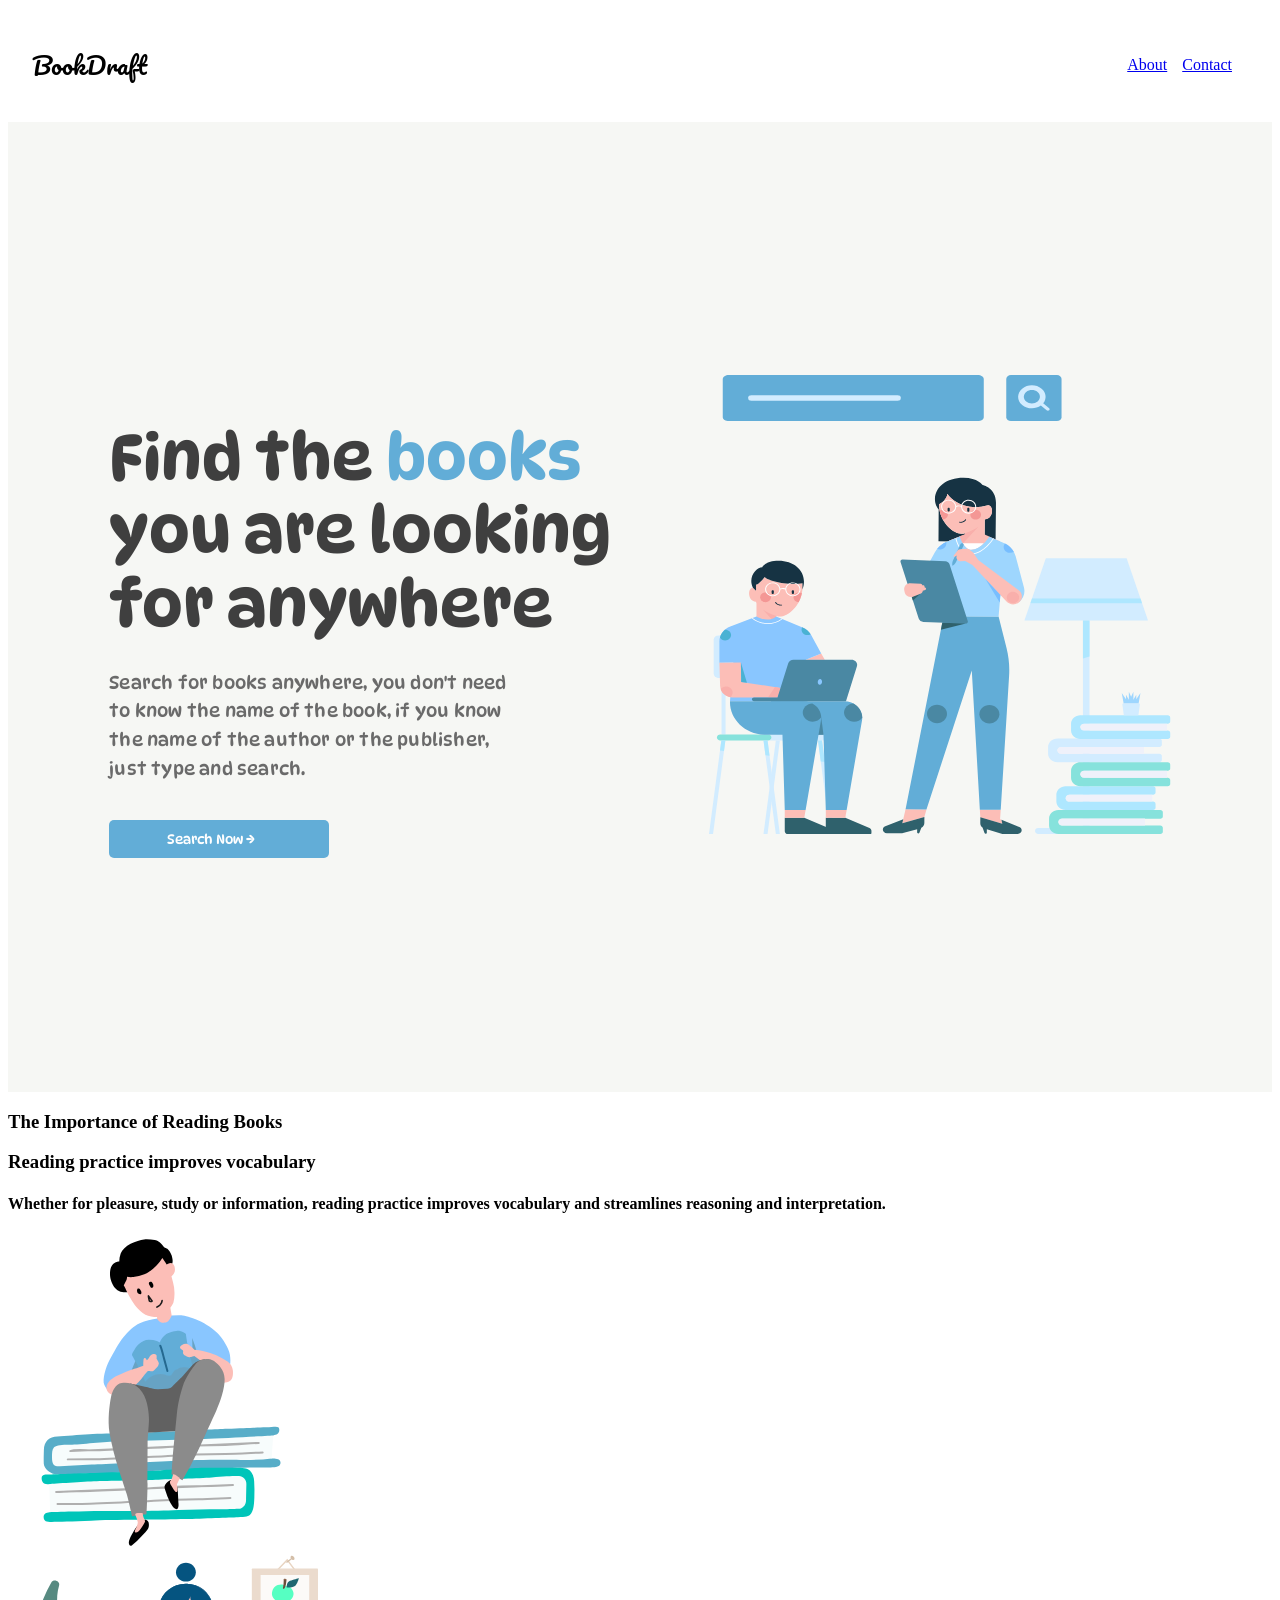
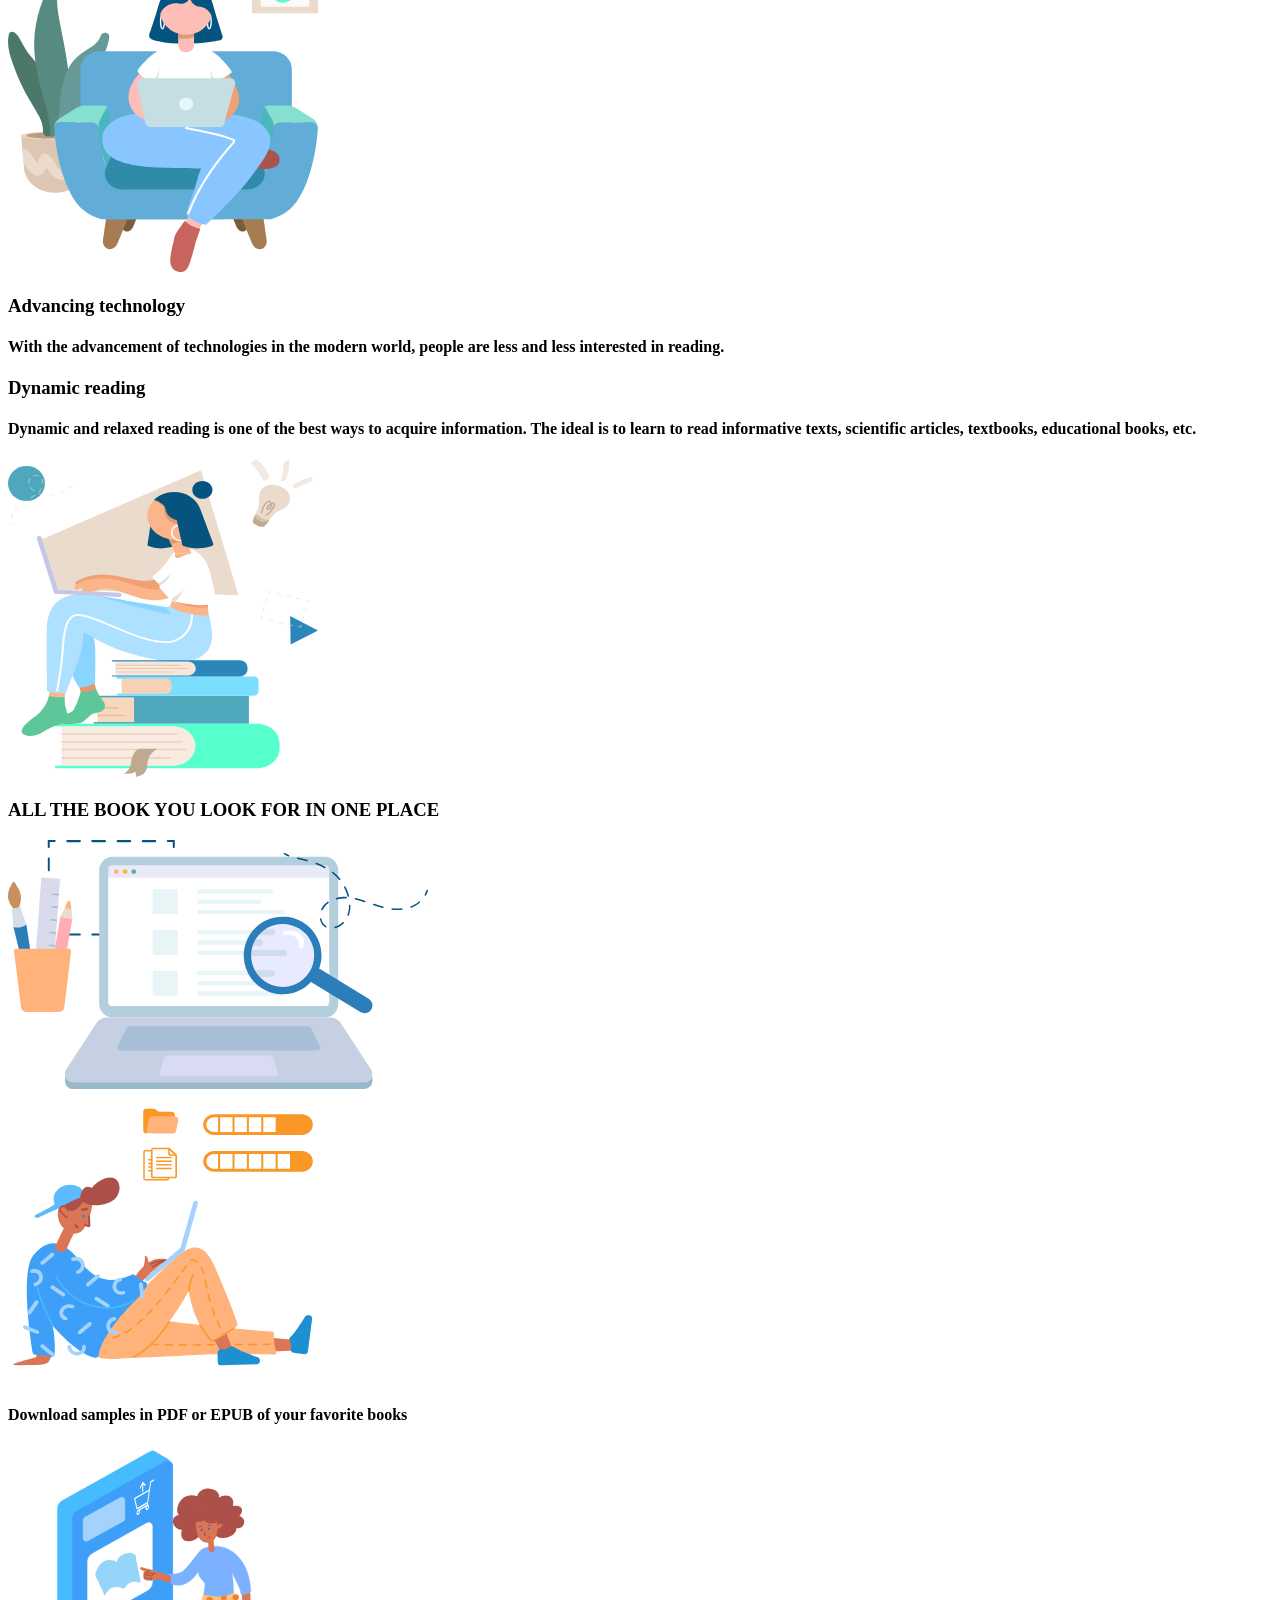
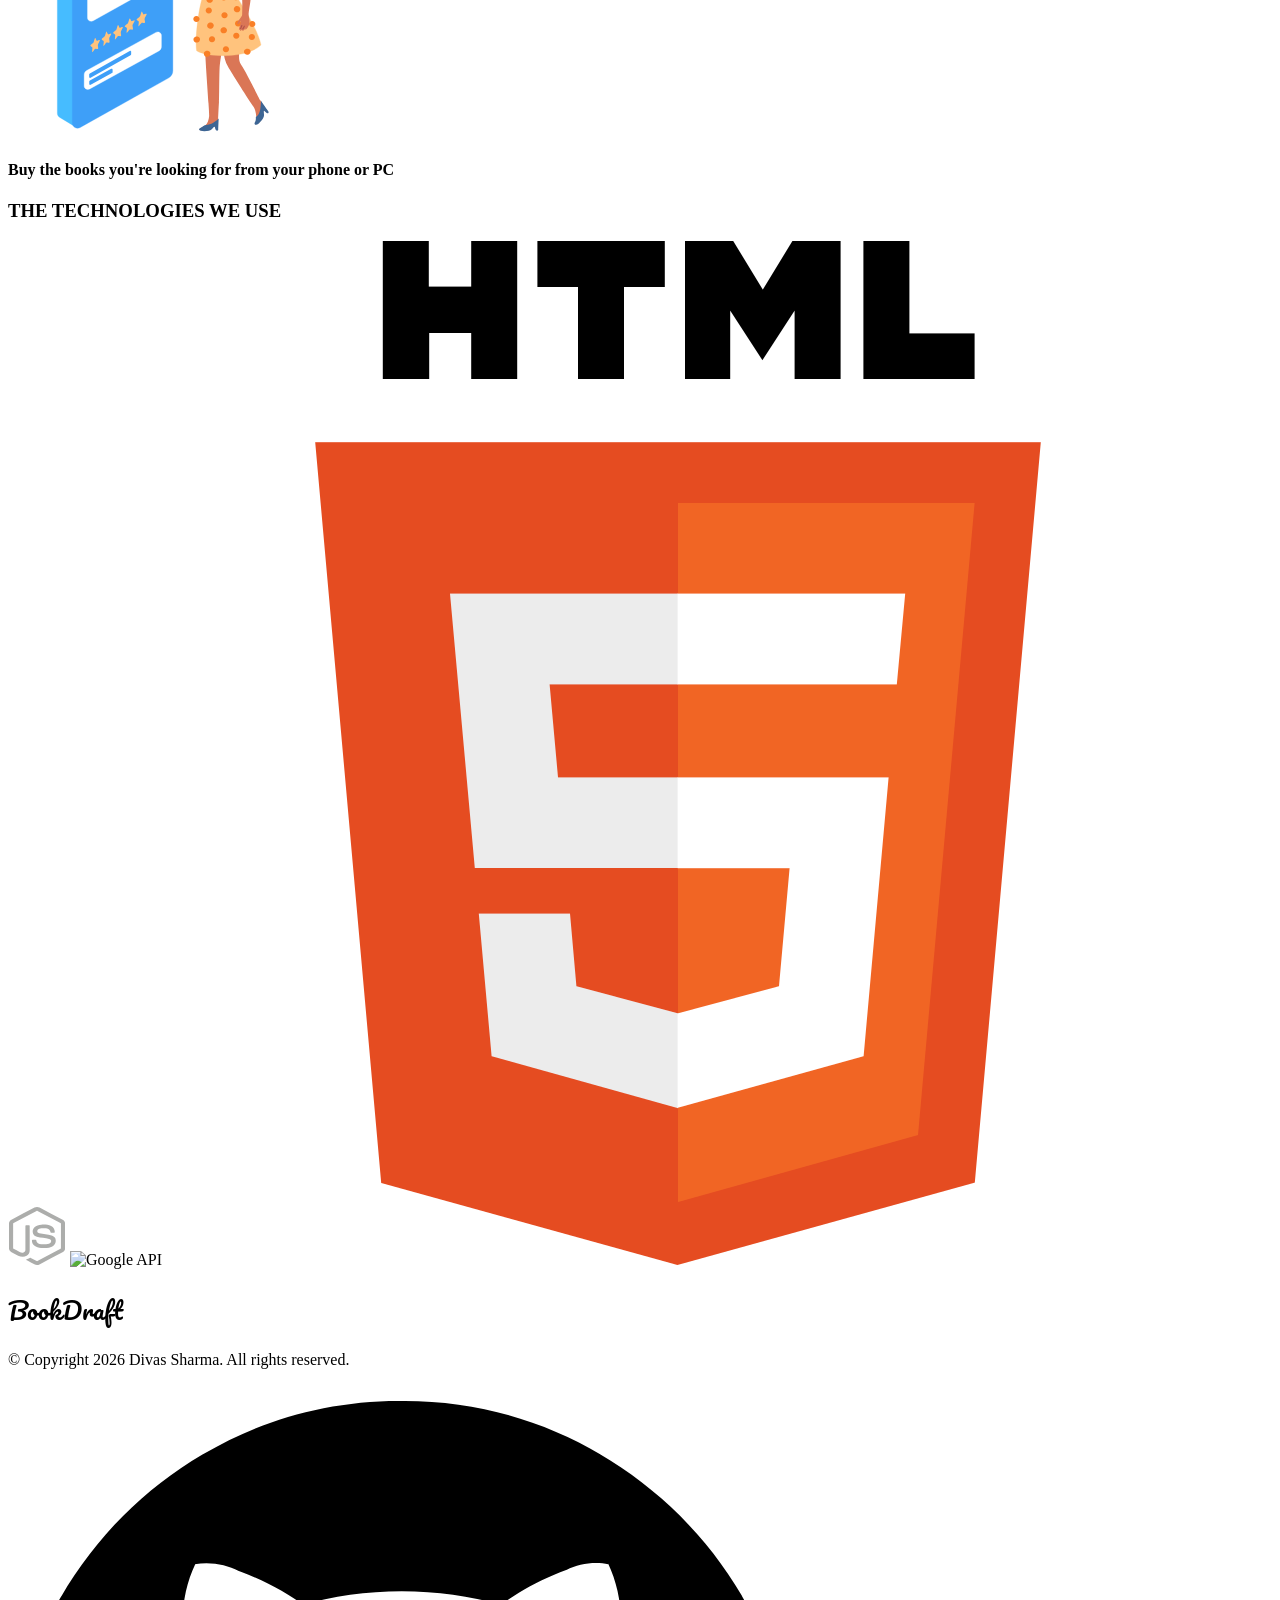
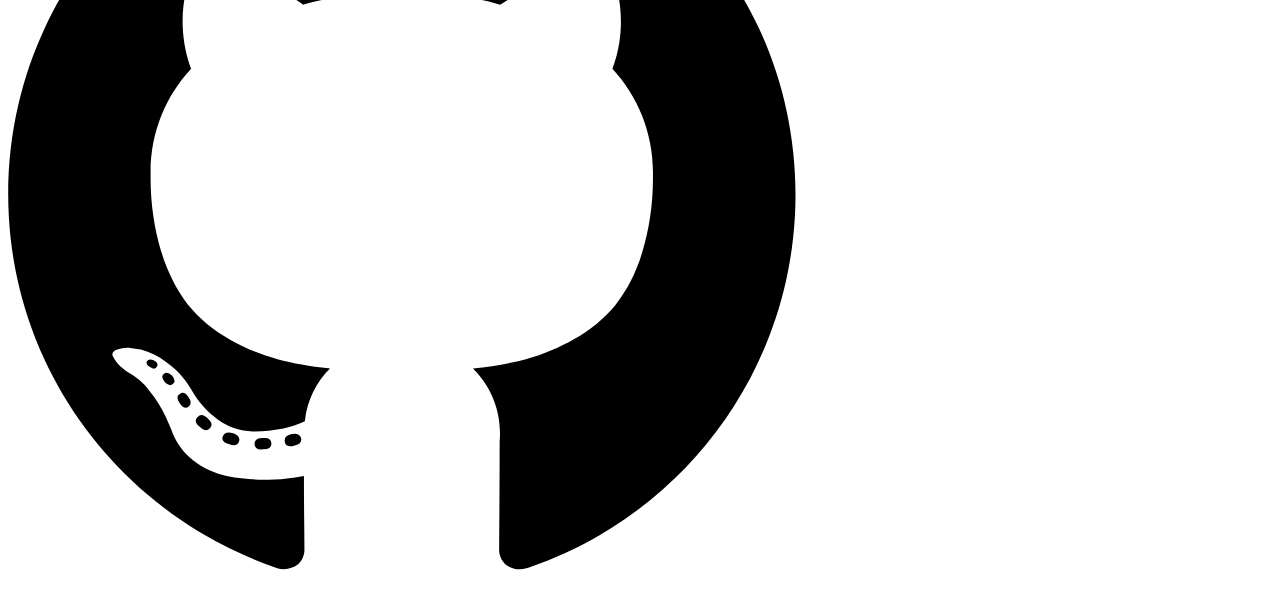
==== index.html @ 618922f3 "hero section" ====
<!DOCTYPE html>
<html lang="en">

<head>
   <meta charset="UTF-8">
   <meta name="viewport" content="width=device-width, initial-scale=1.0">
   <title>SearchBooks</title>
</head>
<link rel="stylesheet" href="style.css">
<link rel="preconnect" href="https://fonts.googleapis.com">
<link rel="preconnect" href="https://fonts.gstatic.com" crossorigin>
<link href="https://fonts.googleapis.com/css2?family=Pacifico&family=Rubik+Bubbles&display=swap" rel="stylesheet">
<link rel="preconnect" href="https://fonts.googleapis.com">
<link rel="preconnect" href="https://fonts.gstatic.com" crossorigin>
<link
   href="https://fonts.googleapis.com/css2?family=DynaPuff:wght@400..700&family=Pacifico&family=Rubik+Bubbles&display=swap"
   rel="stylesheet">

<body>
   <nav class="site-header">
      <div class="nav-container">
         <h2 class="site-logo">BookDraft</h2>
         <div class="nav-links">
            <a href="#" class="nav-links"> About </a>
            <a href="#" class="nav-links"> Contact</a>
         </div>

      </div>
   </nav>

   <section class="hero">
      <div class="hero-content">
         <p class="hero-title">Find the <span class="blue-books">books</span> you are looking for anywhere</p>
         <p class="hero-description">
            Search for books anywhere, you don't need to know the name of 
            the book, if you know the name of the author or the publisher,
            just type and search.
         </p>
         <button class="hero-btn">Search Now →</button>
      </div>

      <div class="hero-image">
         <img src="assets/images/main-apresentation.svg" alt="Book search illustration">
      </div>
   </section>

   <section class="reading-section">
      <h3 class="section-title">The Importance of Reading Books</h3>

      <div class="reading-card">
         <div class="reading-text">
            <h3>Reading practice improves vocabulary</h3>
            <h4>
               Whether for pleasure, study or information, reading practice improves vocabulary and streamlines
               reasoning and interpretation.
            </h4>
         </div>
         <img src="assets/images/book-reading.svg" alt="Reading books">
      </div>

      <div class="reading-card reverse">
         <img src="assets/images/book-reading2.svg" alt="Technology and reading">
         <div class="reading-text">
            <h3>Advancing technology</h3>
            <h4>
               With the advancement of technologies in the modern world, people are less and less interested in reading.
            </h4>
         </div>
      </div>

      <div class="reading-card">
         <div class="reading-text">
            <h3>Dynamic reading</h3>
            <h4>
               Dynamic and relaxed reading is one of the best ways to acquire information. The ideal is to learn to read
               informative texts, scientific articles, textbooks, educational books, etc.
            </h4>
         </div>
         <img src="assets/images/book-reading3.svg" alt="Dynamic reading">
      </div>
   </section>

   <section class="all-books">
      <h3 class="section-title">ALL THE BOOK YOU LOOK FOR IN ONE PLACE</h3>
      <img src="assets/images/all-books.svg" alt="All books in one place">
   </section>

   <section class="features">
      <div class="feature-card">
         <img src="assets/images/download samples.svg" alt="Download book samples">
         <h4>Download samples in PDF or EPUB of your favorite books</h4>
      </div>

      <div class="feature-card">
         <img src="assets/images/buy-books.svg" alt="Buy books online">
         <h4>Buy the books you're looking for from your phone or PC</h4>
      </div>
   </section>

   <section class="tech-stack">
      <h3 class="section-title">THE TECHNOLOGIES WE USE</h3>
      <div class="tech-icons">
         <img src="assets/images/Javascript.svg" alt="JavaScript">
         <img src="assets/images/google-icon-logo.svg" alt="Google API">
         <img src="assets/images/html.png" alt="HTML">
      </div>
   </section>
   <footer>
      <div class="footer-content">
         <h2 class="site-logo">BookDraft</h2>
         <p class="footer-text">© Copyright 2026 Divas Sharma. All rights reserved.</p>
         <img class="footer-icon" src="assets/images/github-svgrepo-com.svg" alt="GitHub">
      </div>
   </footer>

</body>

</html>
---- style.css ----
.site-header {
  padding: 1rem 0;
}
.site-logo{
  font-family: "Pacifico", cursive;
  font-weight: 400;
  font-style: normal;

}

.nav-container{
   display: flex;
   justify-content:space-between;
   align-items: center;
  max-width: 1200px;
  padding: 0 1.5rem;
   
}

.nav-links{
   display: flex;
   gap: 15px;
  
}

.nav-link {
  text-decoration: none;
  color: #222;
  font-weight: 500;
}

.nav-link:hover {
  color: #555;
  
  
}
.nav-link,
.nav-link:hover,
.nav-link:visited,
.nav-link:focus,
.nav-link:active {
  text-decoration: none;
}


.hero {
  min-height: 90vh;
  display: flex;
  align-items: center;
  justify-content: space-between;
  padding: 80px 8%;
  background-color: #f6f7f4;
  gap: 40px;
}


.hero-content {
  max-width: 560px;
}


.blue-books{
   color: #62ADD7;
}

 
 .hero-title {
  font-family: "DynaPuff", system-ui;
  font-size: 64px;
  font-weight: 500;
  line-height: 1.15;
  color: #3f3f3f;
  margin-bottom: 28px;
}
  


.hero-description{
  font-family: "DynaPuff", system-ui;
  font-size: 18px;
  line-height: 1.6;
  font-weight: 400;
  font-style: normal;
  font-optical-sizing: auto;
  font-variation-settings: "wdth" 100;
  color: #6a6a6a;
  margin-bottom: 36px;

  max-width: 420px;
   letter-spacing: 0.2px;
}

.hero-btn{
  background-color: #62ADD7;
  border: none;
  padding: 11px 64px 11px 48px;
  width: 220px;
  border-radius: 5px;
  color: #FFF;
  font-family: "DynaPuff", system-ui;
  font-optical-sizing: auto;
  font-weight: 300;
  font-style: normal;
  font-variation-settings: "wdth" 100;
  cursor: pointer;
  transition: background-color 0.3s ease;
}
.hero-btn:hover{
  background-color: #528fb2;
 
}
.hero-btn:focus-visible{
  outline: 3px solid #1f6fa8;
  outline-offset: 3px;
}

.hero-image img {
  max-width: 520px;
  width: 100%;
  height: auto;
}

@media (max-width: 900px) {
  .hero {
    flex-direction: column;
    text-align: center;
  }
}
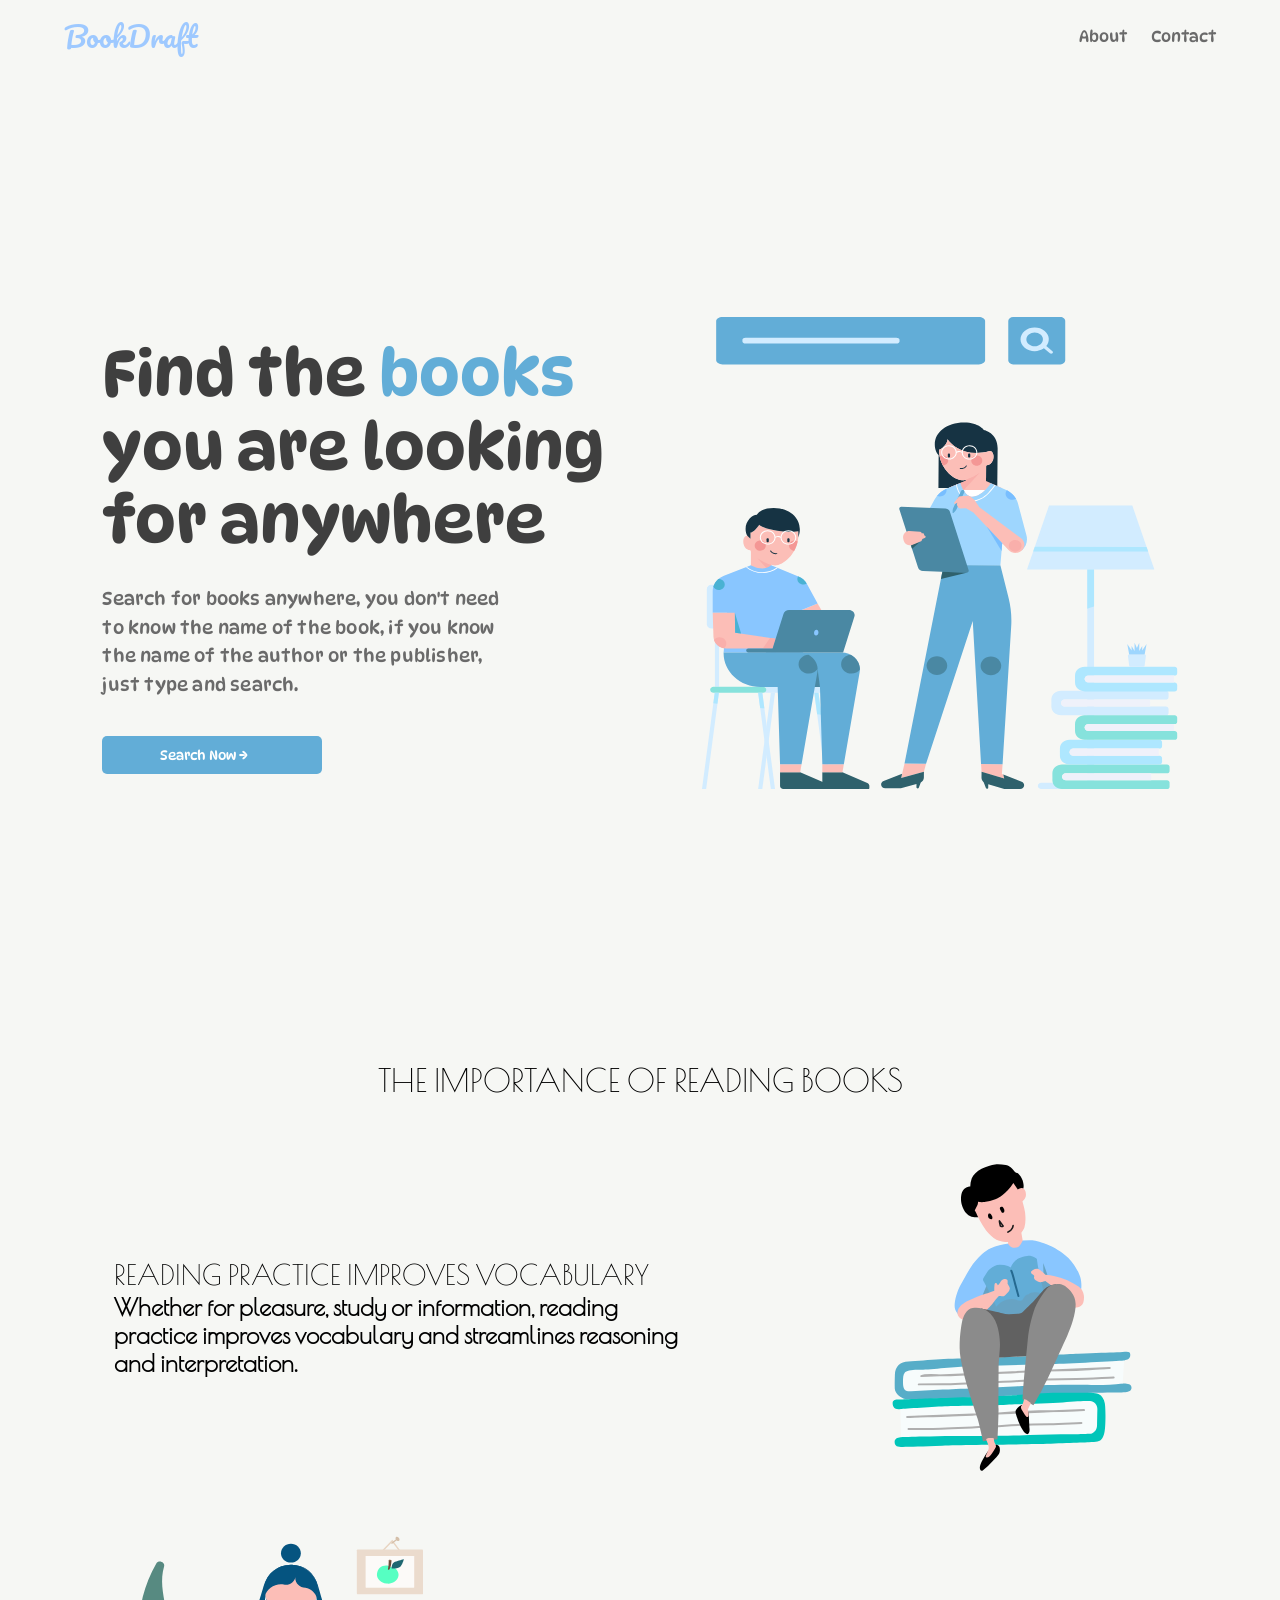
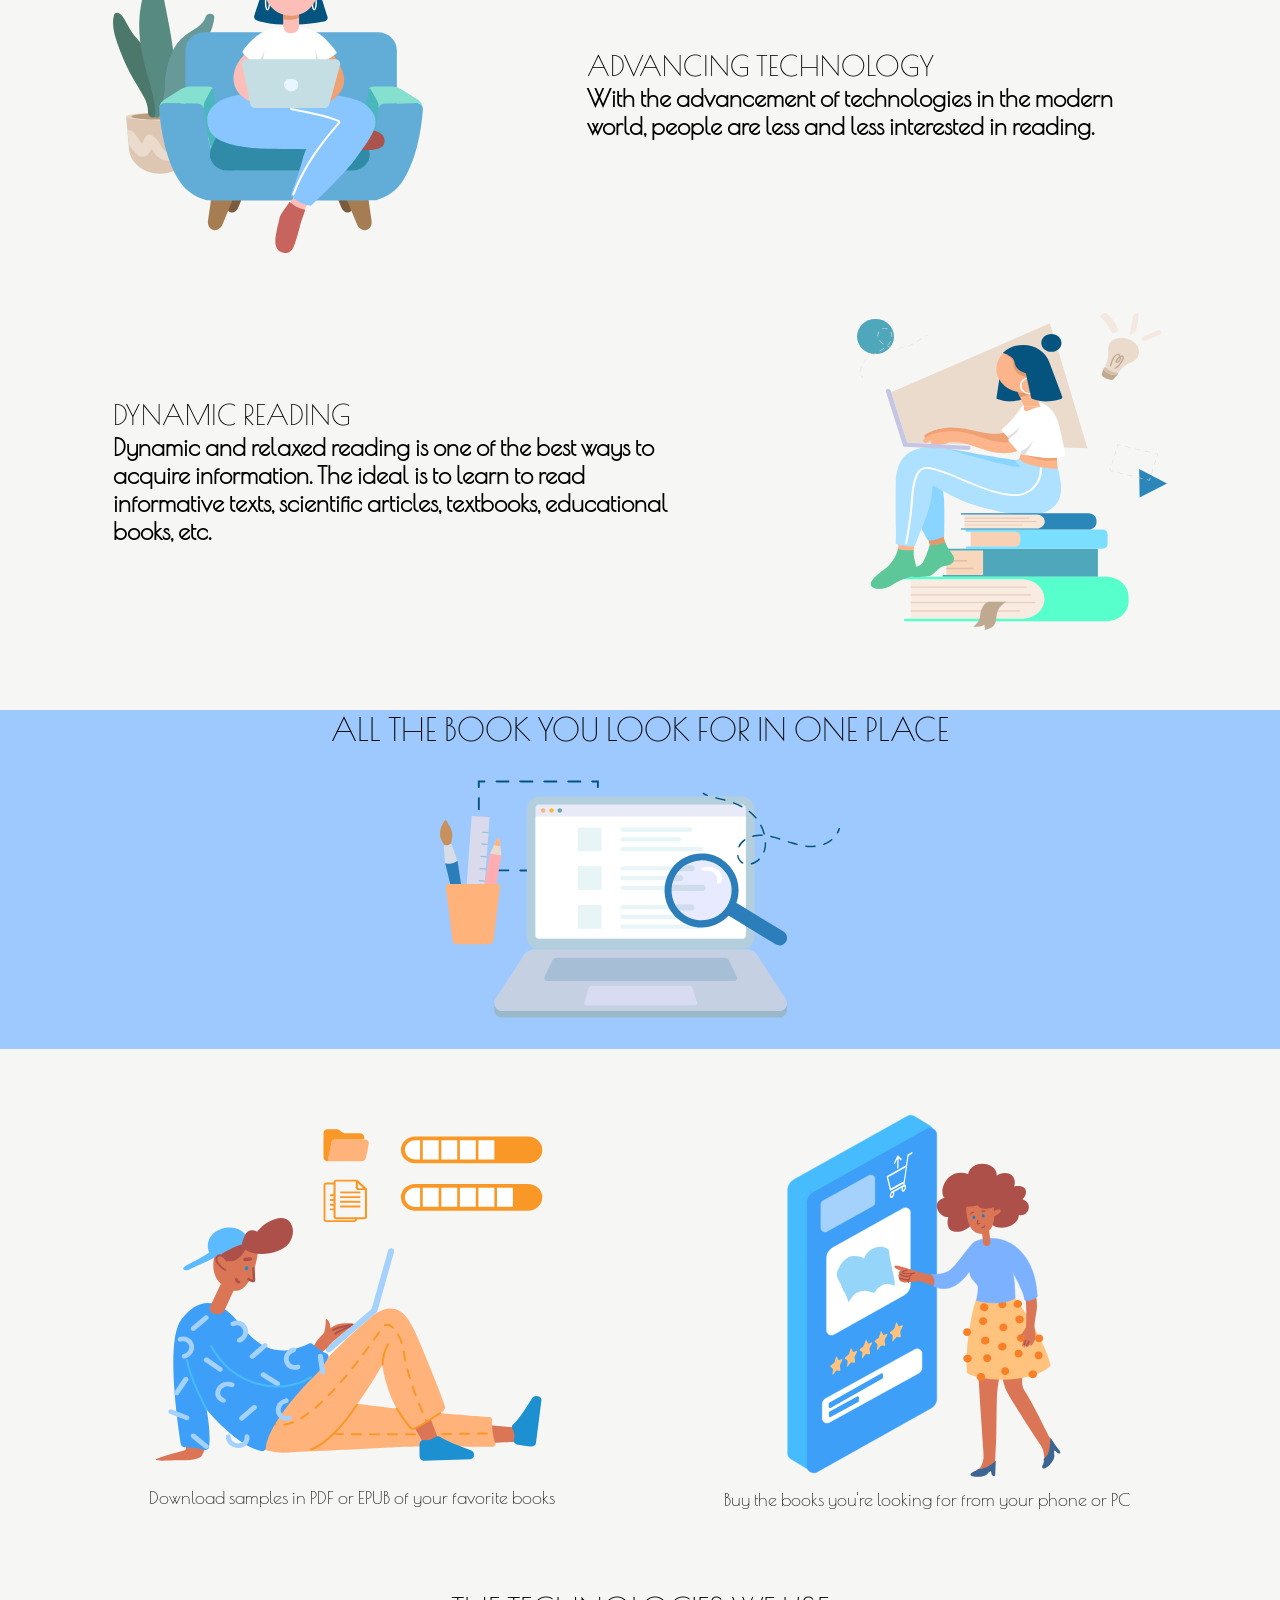
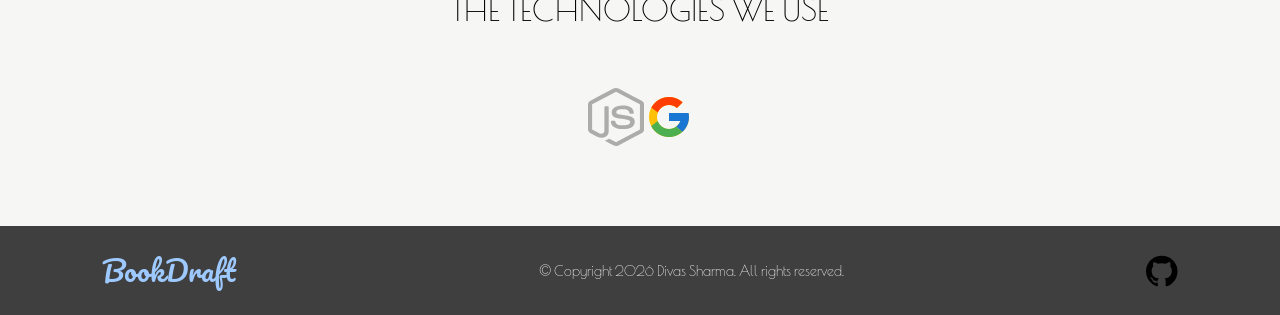
==== commit 0672e62b: "completed the home page"" ====
--- a/index.html
+++ b/index.html
@@ -15,6 +15,9 @@
 <link
    href="https://fonts.googleapis.com/css2?family=DynaPuff:wght@400..700&family=Pacifico&family=Rubik+Bubbles&display=swap"
    rel="stylesheet">
+   <link rel="preconnect" href="https://fonts.googleapis.com">
+<link rel="preconnect" href="https://fonts.gstatic.com" crossorigin>
+<link href="https://fonts.googleapis.com/css2?family=DynaPuff:wght@400..700&family=Pacifico&family=Poiret+One&family=Rubik+Bubbles&display=swap" rel="stylesheet">
 
 <body>
    <nav class="site-header">
@@ -45,11 +48,11 @@
    </section>
 
    <section class="reading-section">
-      <h3 class="section-title">The Importance of Reading Books</h3>
+      <h3 class="section-title">THE IMPORTANCE OF READING BOOKS</h3>
 
       <div class="reading-card">
          <div class="reading-text">
-            <h3>Reading practice improves vocabulary</h3>
+            <h3 class="imp-header">READING PRACTICE IMPROVES VOCABULARY</h3>
             <h4>
                Whether for pleasure, study or information, reading practice improves vocabulary and streamlines
                reasoning and interpretation.
@@ -61,7 +64,7 @@
       <div class="reading-card reverse">
          <img src="assets/images/book-reading2.svg" alt="Technology and reading">
          <div class="reading-text">
-            <h3>Advancing technology</h3>
+            <h3 class="imp-header">ADVANCING TECHNOLOGY</h3>
             <h4>
                With the advancement of technologies in the modern world, people are less and less interested in reading.
             </h4>
@@ -70,7 +73,7 @@
 
       <div class="reading-card">
          <div class="reading-text">
-            <h3>Dynamic reading</h3>
+            <h3 class="imp-header">DYNAMIC READING</h3>
             <h4>
                Dynamic and relaxed reading is one of the best ways to acquire information. The ideal is to learn to read
                informative texts, scientific articles, textbooks, educational books, etc.
@@ -80,20 +83,22 @@
       </div>
    </section>
 
+
+
    <section class="all-books">
       <h3 class="section-title">ALL THE BOOK YOU LOOK FOR IN ONE PLACE</h3>
-      <img src="assets/images/all-books.svg" alt="All books in one place">
+      <img src="assets/images/all-books.svg" alt="All books in one place" class="all-books-img">
    </section>
 
    <section class="features">
       <div class="feature-card">
-         <img src="assets/images/download samples.svg" alt="Download book samples">
-         <h4>Download samples in PDF or EPUB of your favorite books</h4>
+         <img src="assets/images/download samples.svg" class="Download-book">
+         <h4 class="features-desc">Download samples in PDF or EPUB of your favorite books</h4>
       </div>
 
       <div class="feature-card">
-         <img src="assets/images/buy-books.svg" alt="Buy books online">
-         <h4>Buy the books you're looking for from your phone or PC</h4>
+         <img src="assets/images/buy-books.svg" class="Download-book">
+         <h4 class="features-desc">Buy the books you're looking for from your phone or PC</h4>
       </div>
    </section>
 
@@ -101,10 +106,12 @@
       <h3 class="section-title">THE TECHNOLOGIES WE USE</h3>
       <div class="tech-icons">
          <img src="assets/images/Javascript.svg" alt="JavaScript">
-         <img src="assets/images/google-icon-logo.svg" alt="Google API">
-         <img src="assets/images/html.png" alt="HTML">
+         <img src="assets/images/google-icon.png" alt="Google API">
+         
       </div>
    </section>
+
+   
    <footer>
       <div class="footer-content">
          <h2 class="site-logo">BookDraft</h2>
--- a/style.css
+++ b/style.css
@@ -1,58 +1,70 @@
+*{
+  margin: 0;
+  padding: 0;
+  box-sizing: border-box;
+}
+
+body{
+  background-color: #f6f7f4;
+}
+
 .site-header {
-  padding: 1rem 0;
+  background-color: #f6f7f4;
+  border-bottom:none;
 }
 .site-logo{
-  font-family: "Pacifico", cursive;
+ font-family: "Pacifico", cursive;
+  font-size: 28px;
   font-weight: 400;
-  font-style: normal;
-
-}
-
-.nav-container{
-   display: flex;
-   justify-content:space-between;
-   align-items: center;
+  color: #9ec9ff;
+
+}
+
+.nav-container {
   max-width: 1200px;
-  padding: 0 1.5rem;
-   
+  margin: 0 auto;
+   padding: 0.75rem 1.5rem; 
+
+  display: flex;
+  align-items: center;
+  justify-content: space-between;
 }
 
 .nav-links{
    display: flex;
-   gap: 15px;
-  
-}
-
-.nav-link {
+   gap: 24px;
+  
+}
+
+.nav-links a {
   text-decoration: none;
-  color: #222;
-  font-weight: 500;
-}
-
-.nav-link:hover {
-  color: #555;
-  
-  
-}
-.nav-link,
-.nav-link:hover,
-.nav-link:visited,
-.nav-link:focus,
-.nav-link:active {
-  text-decoration: none;
-}
-
+  font-family: "DynaPuff", system-ui;
+  font-size: 16px;
+  font-weight: 400;
+  color: #6a6a6a;
+  transition: color 0.2s ease;
+}
+
+.nav-links a:hover {
+  color: #3f3f3f;
+}
+
+
+.nav-links a:focus-visible {
+  outline: 2px solid #9ec9ff;
+  outline-offset: 4px;
+}
 
 .hero {
-  min-height: 90vh;
+  min-height: calc(100vh - 72px);
   display: flex;
   align-items: center;
   justify-content: space-between;
-  padding: 80px 8%;
+    padding: 16px 8% 40px; 
   background-color: #f6f7f4;
   gap: 40px;
-}
-
+  margin-bottom: 80px;
+}
 
 .hero-content {
   max-width: 560px;
@@ -125,4 +137,114 @@
     flex-direction: column;
     text-align: center;
   }
+}
+
+
+.section-title{
+  text-align: center;
+  font-size: 2rem;
+  font-weight: 100;
+   font-family: "Poiret One", sans-serif;
+}
+
+section{
+  margin: 80px auto;
+}
+
+.reading-card{
+  display: flex;
+ justify-content: space-evenly;
+ gap:50px;
+ margin-top: 60px;
+}
+
+
+.reading-text{
+   font-family: "Poiret One", sans-serif;
+ 
+  font-style: normal;
+  max-width: 580px;
+  margin-bottom: 2px;
+  
+  
+}
+.imp-header{
+  font-weight:400;
+}
+.reading-text,h4{
+  margin-top: 2px;
+ display: flex;
+ flex-direction: column;
+ justify-content: center;
+  font-size: 1.5rem;
+}
+.all-books{
+  background-color:  #9ec9ff;
+  display: flex;
+  justify-content: center;
+  align-items: center;
+  flex-direction: column;
+  margin-bottom: 2px;
+}
+.all-books-img{
+  margin-top:1px;
+  width: 400px;
+  height: 300px;
+
+}
+
+.features{
+  display: flex;
+  gap: 20px;
+  justify-content: space-evenly;
+  margin-top: 60px;
+}
+
+.features-desc{
+  font-weight: 100;
+  font-size: 18px;
+  font-family: "Poiret One", sans-serif;
+
+}
+
+.Download-book{
+  width: 400px;
+}
+.tech-icons{
+  display: flex;
+  justify-content: center;
+  align-items: center;
+  margin-top: 60px;
+  margin-bottom: 60px;
+  
+}
+
+.footer-content{
+  display: flex;
+  justify-content: space-between;
+  align-items: center;
+  gap: 24px;
+  padding: 20px 8%;
+  background-color: #3f3f3f;
+  color: #f6f7f4;
+  font-family: "Poiret One", sans-serif;
+  margin-top: 80px;
+}
+
+.footer-content p{
+  margin: 0;
+  font-size: 14px;
+}
+
+.footer-content a{
+  color: #9ec9ff;
+  text-decoration: none;
+}
+
+.footer-content a:hover{
+  text-decoration: underline;
+}
+
+.footer-icon{
+  width: 32px;
 }
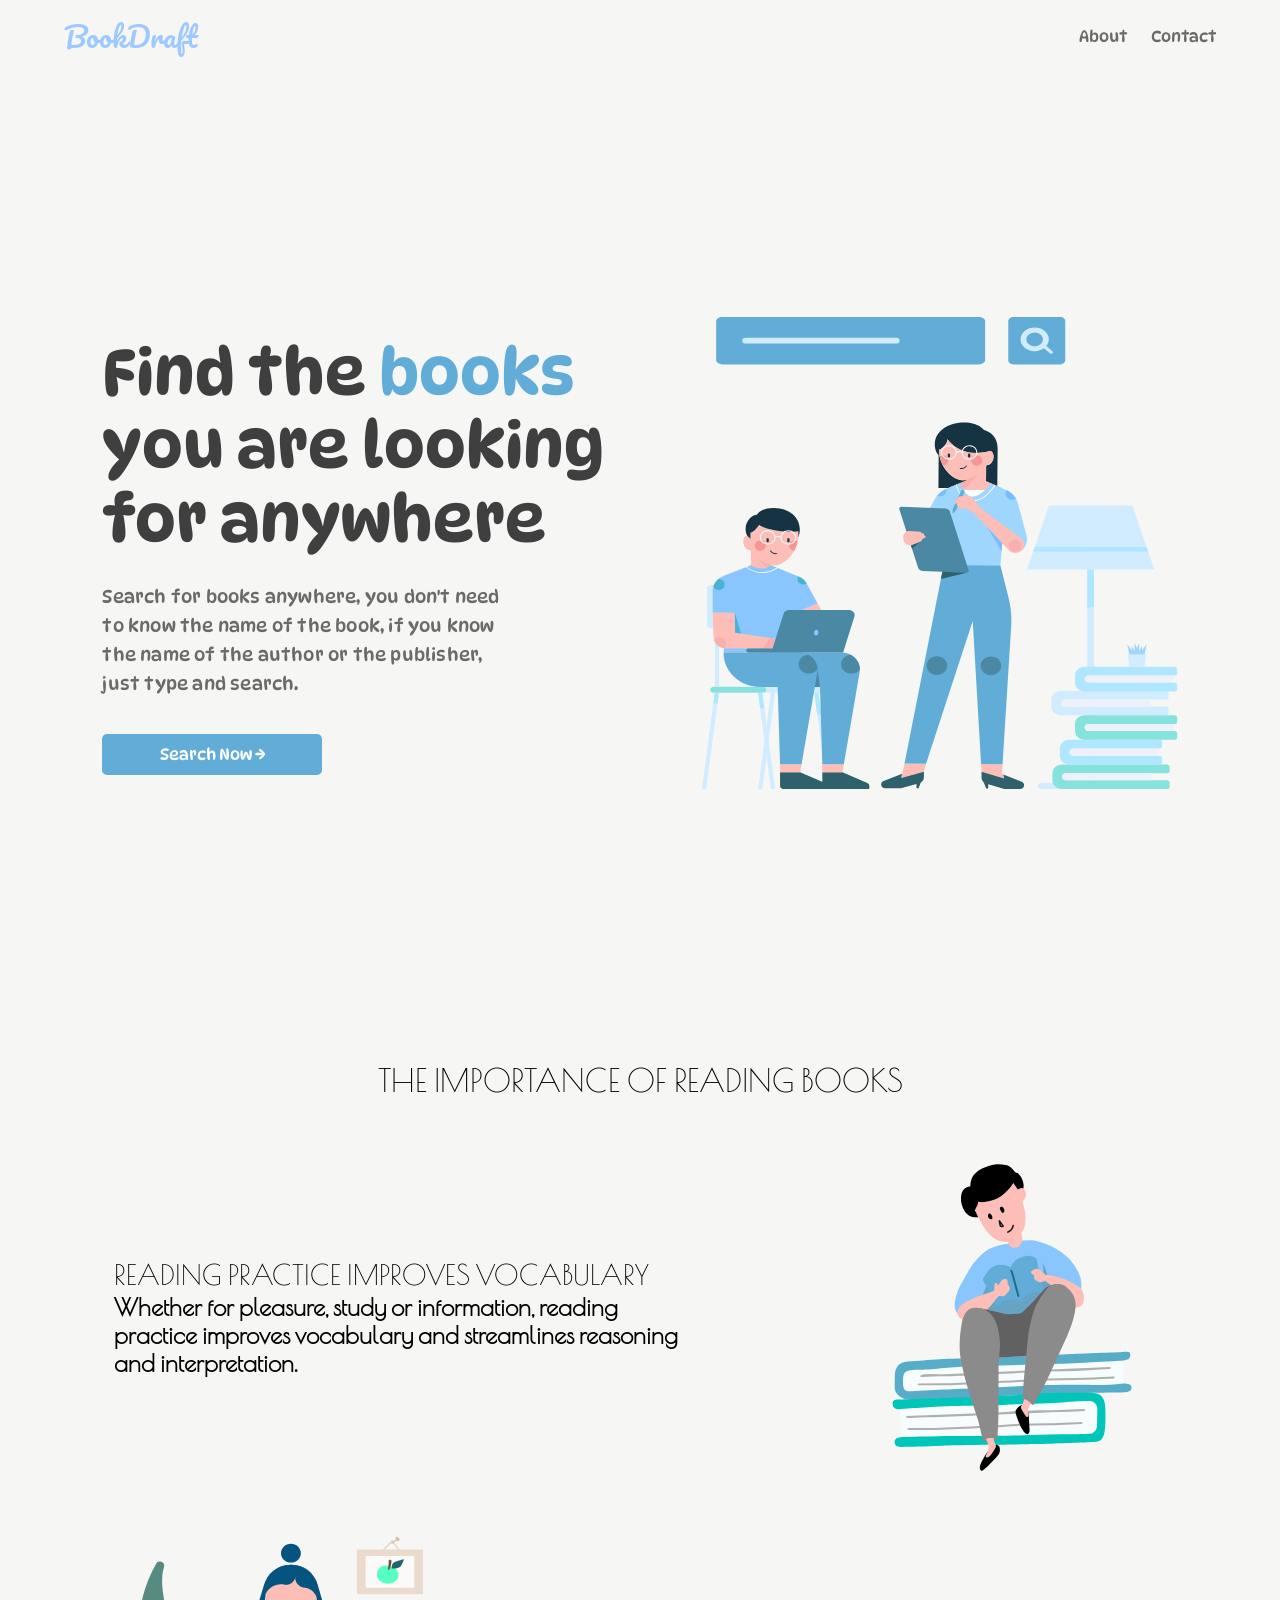
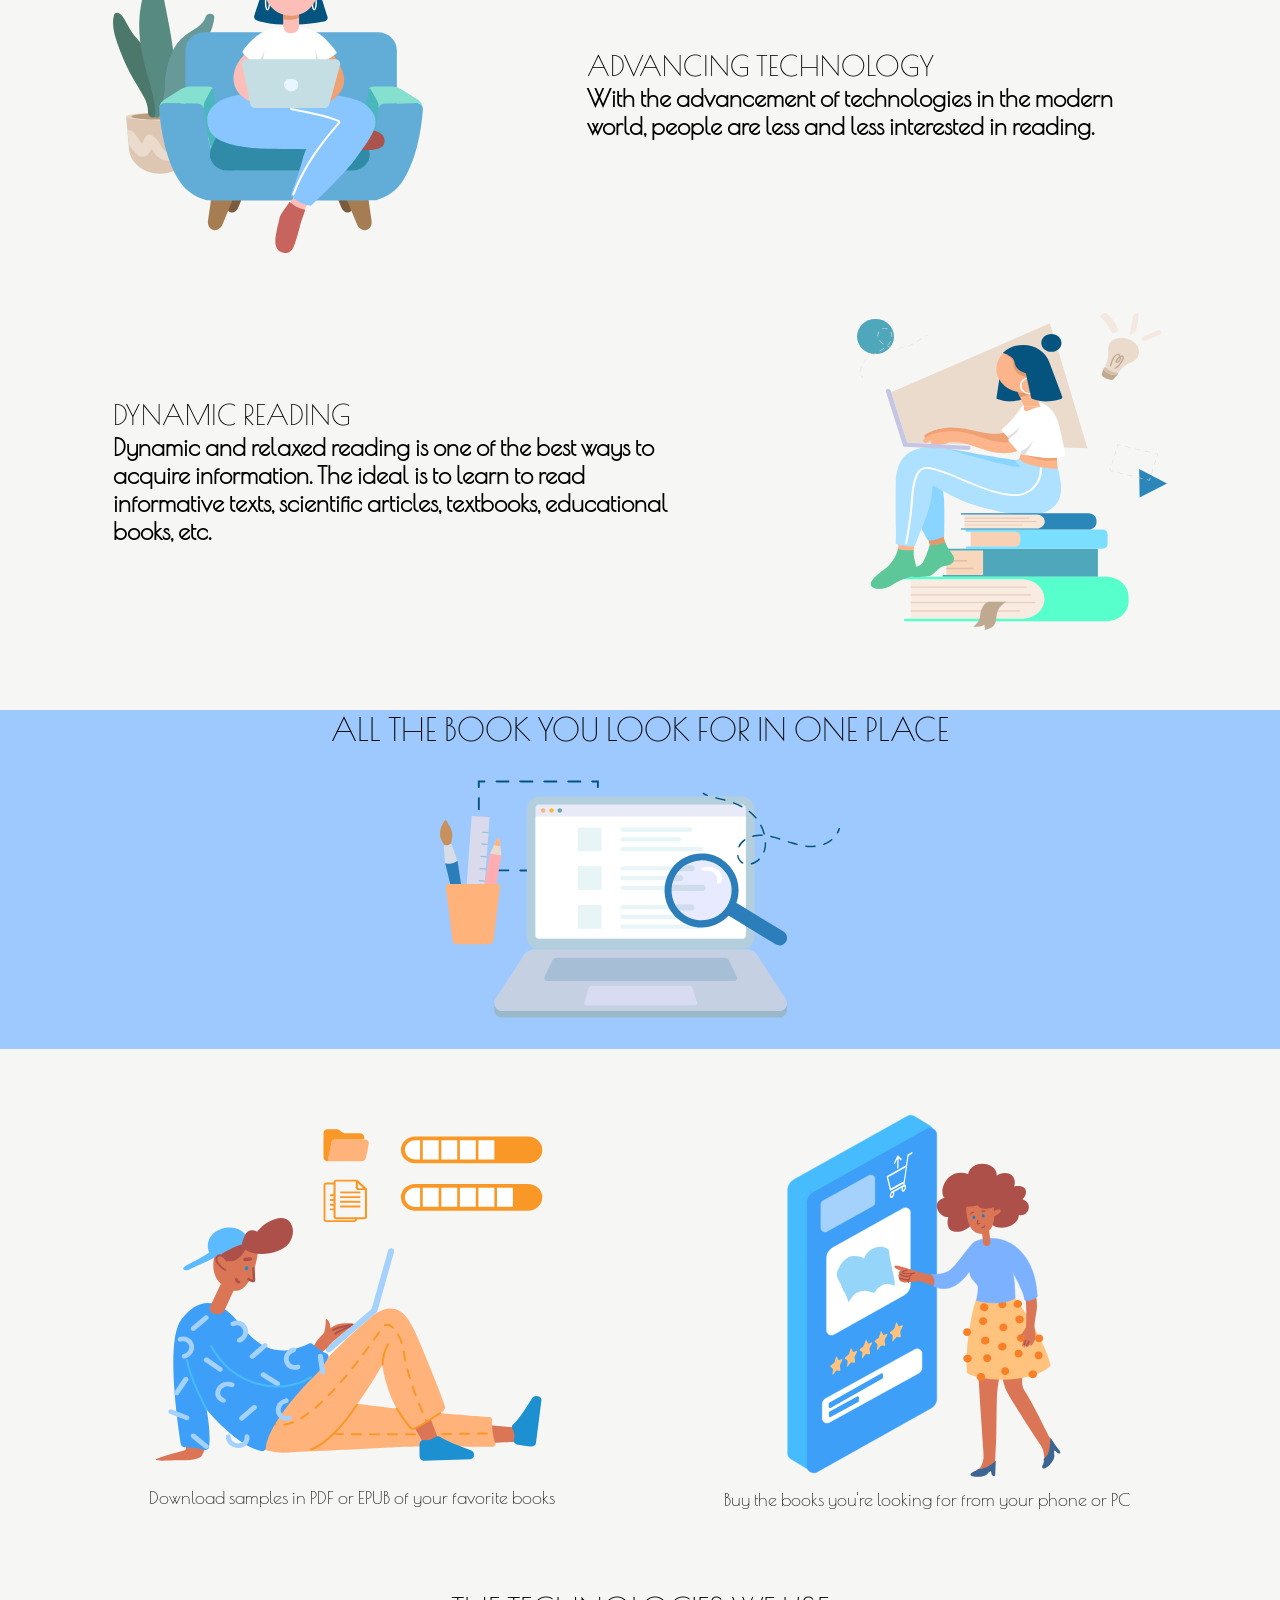
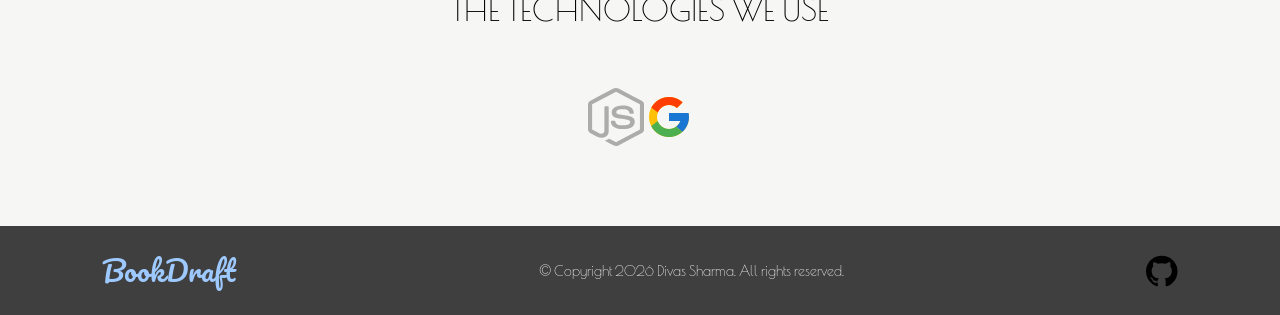
==== commit 16893e32: "Fix HTML structure and CSS duplicates" ====
--- a/index.html
+++ b/index.html
@@ -5,19 +5,21 @@
    <meta charset="UTF-8">
    <meta name="viewport" content="width=device-width, initial-scale=1.0">
    <title>SearchBooks</title>
+   <link rel="stylesheet" href="style.css">
+   <link rel="preconnect" href="https://fonts.googleapis.com">
+   <link rel="preconnect" href="https://fonts.gstatic.com" crossorigin>
+   <link href="https://fonts.googleapis.com/css2?family=Pacifico&family=Rubik+Bubbles&display=swap" rel="stylesheet">
+   <link rel="preconnect" href="https://fonts.googleapis.com">
+   <link rel="preconnect" href="https://fonts.gstatic.com" crossorigin>
+   <link
+      href="https://fonts.googleapis.com/css2?family=DynaPuff:wght@400..700&family=Pacifico&family=Rubik+Bubbles&display=swap"
+      rel="stylesheet">
+   <link rel="preconnect" href="https://fonts.googleapis.com">
+   <link rel="preconnect" href="https://fonts.gstatic.com" crossorigin>
+   <link
+      href="https://fonts.googleapis.com/css2?family=DynaPuff:wght@400..700&family=Pacifico&family=Poiret+One&family=Rubik+Bubbles&display=swap"
+      rel="stylesheet">
 </head>
-<link rel="stylesheet" href="style.css">
-<link rel="preconnect" href="https://fonts.googleapis.com">
-<link rel="preconnect" href="https://fonts.gstatic.com" crossorigin>
-<link href="https://fonts.googleapis.com/css2?family=Pacifico&family=Rubik+Bubbles&display=swap" rel="stylesheet">
-<link rel="preconnect" href="https://fonts.googleapis.com">
-<link rel="preconnect" href="https://fonts.gstatic.com" crossorigin>
-<link
-   href="https://fonts.googleapis.com/css2?family=DynaPuff:wght@400..700&family=Pacifico&family=Rubik+Bubbles&display=swap"
-   rel="stylesheet">
-   <link rel="preconnect" href="https://fonts.googleapis.com">
-<link rel="preconnect" href="https://fonts.gstatic.com" crossorigin>
-<link href="https://fonts.googleapis.com/css2?family=DynaPuff:wght@400..700&family=Pacifico&family=Poiret+One&family=Rubik+Bubbles&display=swap" rel="stylesheet">
 
 <body>
    <nav class="site-header">
@@ -35,11 +37,11 @@
       <div class="hero-content">
          <p class="hero-title">Find the <span class="blue-books">books</span> you are looking for anywhere</p>
          <p class="hero-description">
-            Search for books anywhere, you don't need to know the name of 
+            Search for books anywhere, you don't need to know the name of
             the book, if you know the name of the author or the publisher,
             just type and search.
          </p>
-         <button class="hero-btn">Search Now →</button>
+         <a href="search.html" class="hero-btn">Search Now →</a>
       </div>
 
       <div class="hero-image">
@@ -107,11 +109,11 @@
       <div class="tech-icons">
          <img src="assets/images/Javascript.svg" alt="JavaScript">
          <img src="assets/images/google-icon.png" alt="Google API">
-         
+
       </div>
    </section>
 
-   
+
    <footer>
       <div class="footer-content">
          <h2 class="site-logo">BookDraft</h2>
--- a/style.css
+++ b/style.css
@@ -103,9 +103,12 @@
 }
 
 .hero-btn{
+  display: inline-block;
+  text-decoration: none;
+  text-align: center;
   background-color: #62ADD7;
   border: none;
-  padding: 11px 64px 11px 48px;
+  padding: 11px 0; /* Adjusted padding for fixed width */
   width: 220px;
   border-radius: 5px;
   color: #FFF;
@@ -247,4 +250,51 @@
 
 .footer-icon{
   width: 32px;
-}+}
+
+.search-container{
+  display: flex;
+  align-items: center;
+  flex-direction: column;
+}
+
+.search-desc{
+   text-decoration: none;
+  font-family: "DynaPuff", system-ui;
+  font-size: 16px;
+  font-weight: 400;
+  color: #6a6a6a;
+
+}
+
+
+.search-wrapper{
+  position: relative;
+  display: flex;
+  align-items: stretch;
+  justify-content: center;
+  gap: 8px;
+  margin-top: 40px;
+}
+
+.search-input{
+  width: 720px;
+  height: 56px;
+  padding: 0 56px 0 20px; /* space for icon */
+  border-radius: 12px;
+  border: 1px solid rgba(0,0,0,0.15);
+  background-color: #fff;
+  box-shadow: 0 8px 20px rgba(0,0,0,0.12);
+  font-size: 18px;
+  
+  outline: none;
+}
+
+.search-input::placeholder{
+  color: #8a8a8a;
+}
+
+.searching{
+  margin-top: 80px;
+}
+
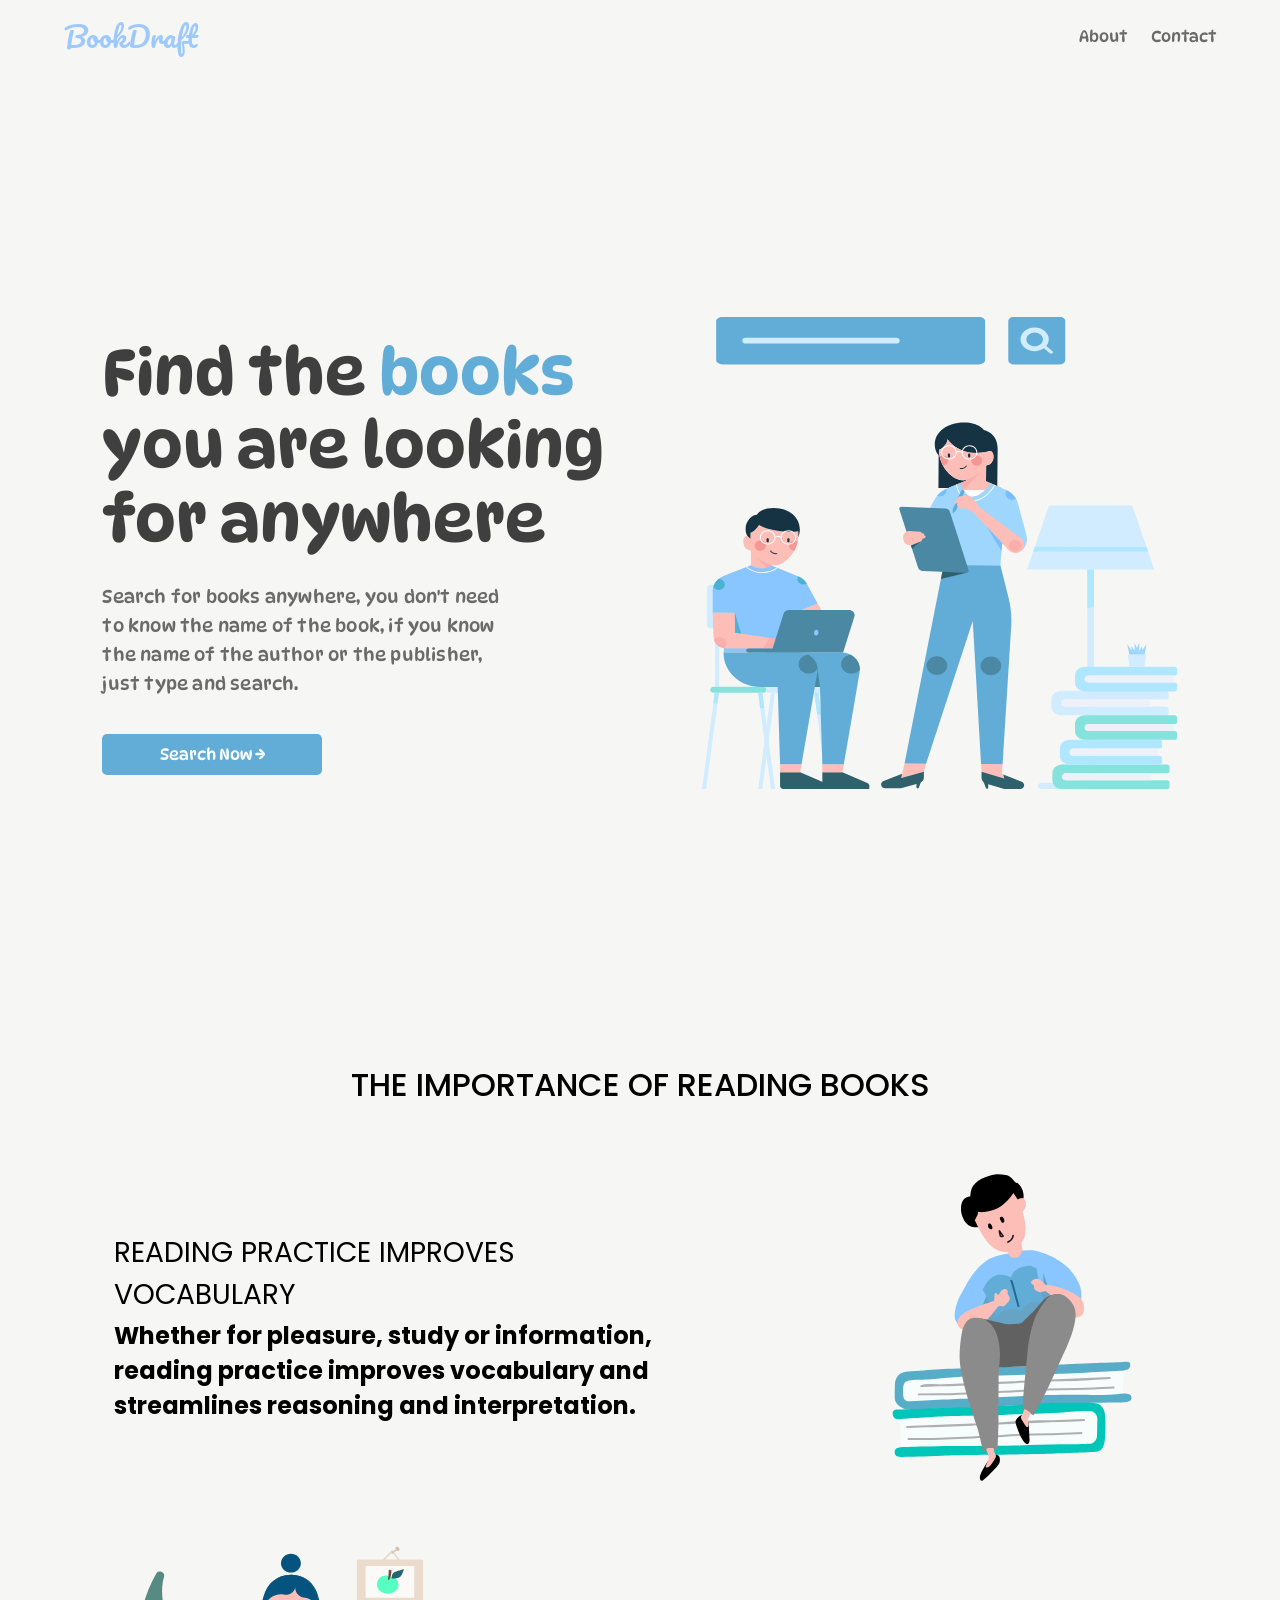
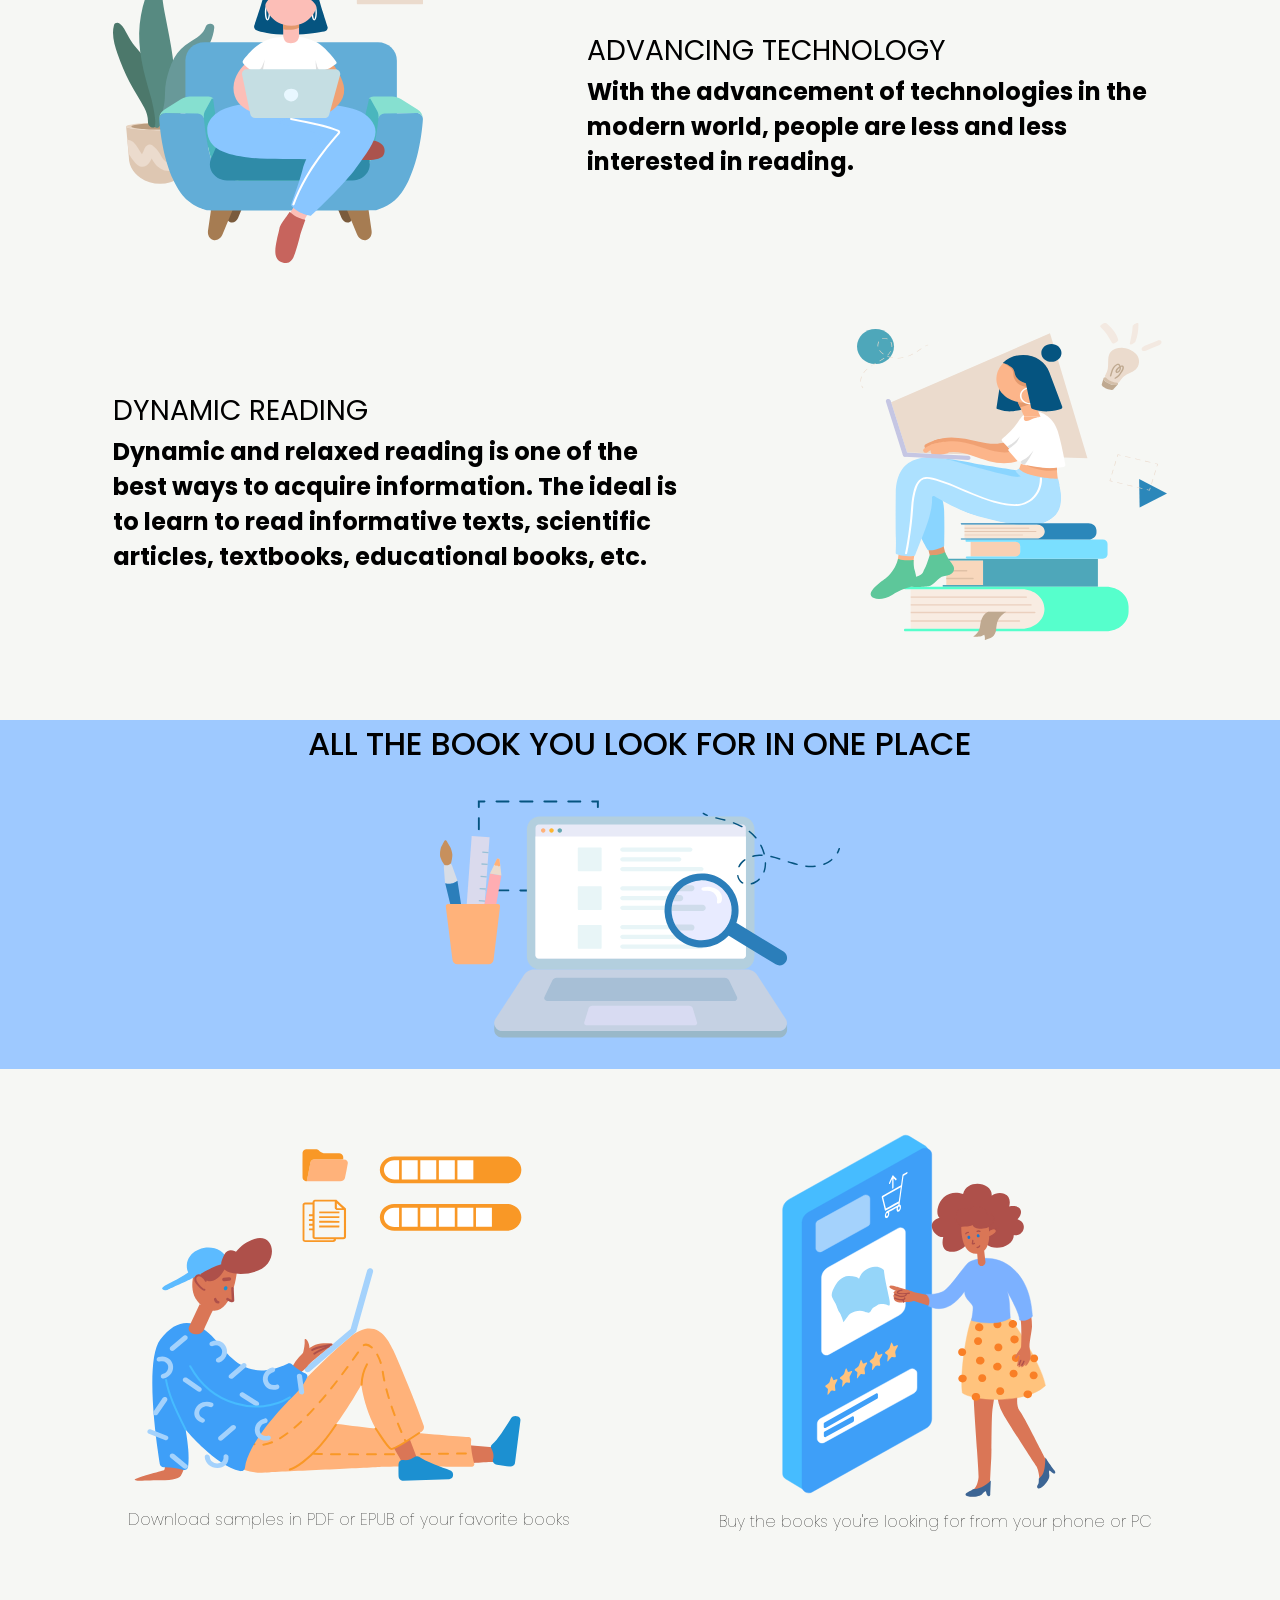
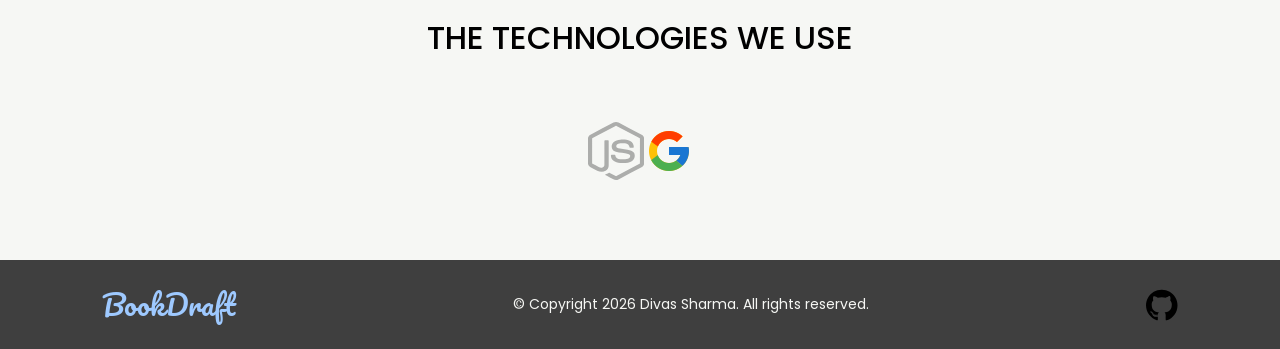
==== commit 19252b73: "Fix navigation visibility and update links" ====
--- a/index.html
+++ b/index.html
@@ -19,15 +19,19 @@
    <link
       href="https://fonts.googleapis.com/css2?family=DynaPuff:wght@400..700&family=Pacifico&family=Poiret+One&family=Rubik+Bubbles&display=swap"
       rel="stylesheet">
+   <link href="https://fonts.googleapis.com/css2?family=Poppins:wght@300;400;500;600&display=swap" rel="stylesheet">
 </head>
 
 <body>
    <nav class="site-header">
       <div class="nav-container">
          <h2 class="site-logo">BookDraft</h2>
-         <div class="nav-links">
-            <a href="#" class="nav-links"> About </a>
-            <a href="#" class="nav-links"> Contact</a>
+         <button class="hamburger" aria-label="Toggle menu">
+            ☰
+         </button>
+         <div class="nav-menu">
+            <a href="https://github.com/Divasdev" class="nav-links"> About </a>
+            <a href="https://github.com/Divasdev" class="nav-links"> Contact</a>
          </div>
 
       </div>
@@ -121,7 +125,7 @@
          <img class="footer-icon" src="assets/images/github-svgrepo-com.svg" alt="GitHub">
       </div>
    </footer>
-
+   <script src="script.js"></script>
 </body>
 
 </html>
--- a/style.css
+++ b/style.css
@@ -1,19 +1,21 @@
-*{
+* {
   margin: 0;
   padding: 0;
   box-sizing: border-box;
 }
 
-body{
+body {
   background-color: #f6f7f4;
+  overflow-x: hidden;
 }
 
 .site-header {
   background-color: #f6f7f4;
-  border-bottom:none;
-}
-.site-logo{
- font-family: "Pacifico", cursive;
+  border-bottom: none;
+}
+
+.site-logo {
+  font-family: "Pacifico", cursive;
   font-size: 28px;
   font-weight: 400;
   color: #9ec9ff;
@@ -23,20 +25,21 @@
 .nav-container {
   max-width: 1200px;
   margin: 0 auto;
-   padding: 0.75rem 1.5rem; 
+  padding: 0.75rem 1.5rem;
 
   display: flex;
   align-items: center;
   justify-content: space-between;
-}
-
-.nav-links{
-   display: flex;
-   gap: 24px;
-  
-}
-
-.nav-links a {
+  flex-wrap: wrap;
+}
+
+.nav-menu {
+  display: flex;
+  gap: 24px;
+
+}
+
+.nav-menu a {
   text-decoration: none;
   font-family: "DynaPuff", system-ui;
   font-size: 16px;
@@ -45,12 +48,12 @@
   transition: color 0.2s ease;
 }
 
-.nav-links a:hover {
+.nav-menu a:hover {
   color: #3f3f3f;
 }
 
 
-.nav-links a:focus-visible {
+.nav-menu a:focus-visible {
   outline: 2px solid #9ec9ff;
   outline-offset: 4px;
 }
@@ -60,7 +63,7 @@
   display: flex;
   align-items: center;
   justify-content: space-between;
-    padding: 16px 8% 40px; 
+  padding: 16px 8% 40px;
   background-color: #f6f7f4;
   gap: 40px;
   margin-bottom: 80px;
@@ -71,12 +74,12 @@
 }
 
 
-.blue-books{
-   color: #62ADD7;
-}
-
- 
- .hero-title {
+.blue-books {
+  color: #62ADD7;
+}
+
+
+.hero-title {
   font-family: "DynaPuff", system-ui;
   font-size: 64px;
   font-weight: 500;
@@ -84,10 +87,10 @@
   color: #3f3f3f;
   margin-bottom: 28px;
 }
-  
-
-
-.hero-description{
+
+
+
+.hero-description {
   font-family: "DynaPuff", system-ui;
   font-size: 18px;
   line-height: 1.6;
@@ -99,16 +102,21 @@
   margin-bottom: 36px;
 
   max-width: 420px;
-   letter-spacing: 0.2px;
-}
-
-.hero-btn{
+  letter-spacing: 0.2px;
+}
+
+.hamburger {
+  display: none;
+}
+
+.hero-btn {
   display: inline-block;
   text-decoration: none;
   text-align: center;
   background-color: #62ADD7;
   border: none;
-  padding: 11px 0; /* Adjusted padding for fixed width */
+  padding: 11px 0;
+  /* Adjusted padding for fixed width */
   width: 220px;
   border-radius: 5px;
   color: #FFF;
@@ -120,11 +128,13 @@
   cursor: pointer;
   transition: background-color 0.3s ease;
 }
-.hero-btn:hover{
+
+.hero-btn:hover {
   background-color: #528fb2;
- 
-}
-.hero-btn:focus-visible{
+
+}
+
+.hero-btn:focus-visible {
   outline: 3px solid #1f6fa8;
   outline-offset: 3px;
 }
@@ -139,90 +149,110 @@
   .hero {
     flex-direction: column;
     text-align: center;
-  }
-}
-
-
-.section-title{
+    padding-top: 40px;
+    margin-bottom: 40px;
+    /* Reduced spacing */
+  }
+
+  .hero-title {
+    font-size: 36px;
+    /* Reduced from 64px */
+    margin-bottom: 16px;
+  }
+
+  .hero-description {
+    font-size: 16px;
+    margin-bottom: 24px;
+  }
+}
+
+
+.section-title {
   text-align: center;
   font-size: 2rem;
-  font-weight: 100;
-   font-family: "Poiret One", sans-serif;
-}
-
-section{
+  font-weight: 500;
+  font-family: "Poppins", sans-serif;
+}
+
+section {
   margin: 80px auto;
 }
 
-.reading-card{
-  display: flex;
- justify-content: space-evenly;
- gap:50px;
- margin-top: 60px;
-}
-
-
-.reading-text{
-   font-family: "Poiret One", sans-serif;
- 
+.reading-card {
+  display: flex;
+  justify-content: space-evenly;
+  gap: 50px;
+  margin-top: 60px;
+}
+
+
+.reading-text {
+  font-family: "Poppins", sans-serif;
+
   font-style: normal;
   max-width: 580px;
   margin-bottom: 2px;
-  
-  
-}
-.imp-header{
-  font-weight:400;
-}
-.reading-text,h4{
+
+
+}
+
+.imp-header {
+  font-weight: 400;
+}
+
+.reading-text,
+h4 {
   margin-top: 2px;
- display: flex;
- flex-direction: column;
- justify-content: center;
+  display: flex;
+  flex-direction: column;
+  justify-content: center;
   font-size: 1.5rem;
 }
-.all-books{
-  background-color:  #9ec9ff;
+
+.all-books {
+  background-color: #9ec9ff;
   display: flex;
   justify-content: center;
   align-items: center;
   flex-direction: column;
   margin-bottom: 2px;
 }
-.all-books-img{
-  margin-top:1px;
+
+.all-books-img {
+  margin-top: 1px;
   width: 400px;
   height: 300px;
 
 }
 
-.features{
+.features {
   display: flex;
   gap: 20px;
   justify-content: space-evenly;
   margin-top: 60px;
 }
 
-.features-desc{
+.features-desc {
   font-weight: 100;
-  font-size: 18px;
-  font-family: "Poiret One", sans-serif;
-
-}
-
-.Download-book{
+  font-size: 16px;
+  font-family: "Poppins", sans-serif;
+
+}
+
+.Download-book {
   width: 400px;
 }
-.tech-icons{
+
+.tech-icons {
   display: flex;
   justify-content: center;
   align-items: center;
   margin-top: 60px;
   margin-bottom: 60px;
-  
-}
-
-.footer-content{
+
+}
+
+.footer-content {
   display: flex;
   justify-content: space-between;
   align-items: center;
@@ -230,36 +260,36 @@
   padding: 20px 8%;
   background-color: #3f3f3f;
   color: #f6f7f4;
-  font-family: "Poiret One", sans-serif;
+  font-family: "Poppins", sans-serif;
   margin-top: 80px;
 }
 
-.footer-content p{
+.footer-content p {
   margin: 0;
   font-size: 14px;
 }
 
-.footer-content a{
+.footer-content a {
   color: #9ec9ff;
   text-decoration: none;
 }
 
-.footer-content a:hover{
+.footer-content a:hover {
   text-decoration: underline;
 }
 
-.footer-icon{
+.footer-icon {
   width: 32px;
 }
 
-.search-container{
+.search-container {
   display: flex;
   align-items: center;
   flex-direction: column;
 }
 
-.search-desc{
-   text-decoration: none;
+.search-desc {
+  text-decoration: none;
   font-family: "DynaPuff", system-ui;
   font-size: 16px;
   font-weight: 400;
@@ -268,7 +298,7 @@
 }
 
 
-.search-wrapper{
+.search-wrapper {
   position: relative;
   display: flex;
   align-items: stretch;
@@ -277,24 +307,377 @@
   margin-top: 40px;
 }
 
-.search-input{
-  width: 720px;
+.search-input {
+  width: 100%;
+  max-width: 720px;
   height: 56px;
-  padding: 0 56px 0 20px; /* space for icon */
+  padding: 0 56px 0 20px;
+  /* space for icon */
   border-radius: 12px;
-  border: 1px solid rgba(0,0,0,0.15);
+  border: 1px solid rgba(0, 0, 0, 0.15);
   background-color: #fff;
-  box-shadow: 0 8px 20px rgba(0,0,0,0.12);
+  box-shadow: 0 8px 20px rgba(0, 0, 0, 0.12);
   font-size: 18px;
-  
+
   outline: none;
 }
 
-.search-input::placeholder{
+.search-input::placeholder {
   color: #8a8a8a;
 }
 
-.searching{
+.searching {
   margin-top: 80px;
 }
 
+
+.search-body {
+  min-height: 100vh;
+  display: flex;
+  flex-direction: column;
+}
+
+.search-body footer {
+  margin-top: auto;
+}
+
+
+.logo-link {
+  text-decoration: none;
+  color: inherit;
+}
+
+.logo-link:hover,
+.logo-link:visited,
+.logo-link:active {
+  text-decoration: none;
+}
+
+.search-btn {
+  background-color: #62ADD7;
+  border: none;
+  border-radius: 12px;
+  width: 56px;
+  height: 56px;
+  cursor: pointer;
+  display: flex;
+  align-items: center;
+  justify-content: center;
+  transition: background-color 0.3s ease;
+}
+
+.search-btn:hover {
+  background-color: #528fb2;
+}
+
+.search-btn img {
+  width: 24px;
+  height: 24px;
+}
+
+
+#books-grid {
+  display: grid;
+  grid-template-columns: repeat(3, 1fr);
+  gap: 32px;
+
+  max-width: 1200px;
+  margin: 60px auto;
+  padding: 0 6%;
+}
+
+.book-card {
+  display: flex;
+  gap: 16px;
+
+  background-color: #ffffff;
+  border-radius: 10px;
+  padding: 16px;
+
+  box-shadow: 0 6px 16px rgba(0, 0, 0, 0.12);
+  transition: transform 0.2s ease, box-shadow 0.2s ease;
+}
+
+.book-card:hover {
+  transform: translateY(-4px);
+  box-shadow: 0 10px 24px rgba(0, 0, 0, 0.18);
+}
+
+.book-img {
+  width: 110px;
+  height: 160px;
+  object-fit: cover;
+  border-radius: 6px;
+  flex-shrink: 0;
+}
+
+
+.book-info {
+  display: flex;
+  flex-direction: column;
+  gap: 6px;
+}
+
+
+.book-title {
+  font-family: "DynaPuff", system-ui;
+  font-size: 18px;
+  font-weight: 500;
+  color: #3f3f3f;
+  margin-bottom: 4px;
+}
+
+.book-author,
+.book-publisher,
+.book-date {
+  font-family: "Poppins", sans-serif;
+  font-size: 14px;
+  color: #6a6a6a;
+}
+
+.book-info .more-btn {
+  margin-top: auto;
+  align-self: flex-start;
+
+  background-color: #62ADD7;
+  color: #ffffff;
+  border: none;
+  border-radius: 6px;
+  padding: 6px 14px;
+
+  font-family: "DynaPuff", system-ui;
+  font-size: 14px;
+  cursor: pointer;
+}
+
+.book-info .more-btn:hover {
+  background-color: #528fb2;
+}
+
+@media (max-width: 900px) {
+  #books-grid {
+    grid-template-columns: repeat(2, 1fr);
+  }
+}
+
+@media (max-width: 600px) {
+  #books-grid {
+    grid-template-columns: 1fr;
+  }
+}
+
+.book-page {
+  max-width: 1200px;
+  margin: 80px auto;
+  padding: 0 8%;
+
+  display: grid;
+  grid-template-columns: 340px 1fr;
+  gap: 48px;
+}
+
+.book-summary {
+  background-color: #ffffff;
+  border-radius: 14px;
+  padding: 24px;
+
+  box-shadow: 0 10px 28px rgba(0, 0, 0, 0.12);
+
+  display: flex;
+  flex-direction: column;
+  gap: 12px;
+}
+
+.book-summary .book-img {
+  width: 100%;
+  height: 420px;
+  object-fit: cover;
+  border-radius: 8px;
+  margin-bottom: 12px;
+}
+
+.book-summary .book-title {
+  font-family: "DynaPuff", system-ui;
+  font-size: 22px;
+  font-weight: 500;
+  color: #3f3f3f;
+}
+
+
+.book-summary p {
+  font-family: "Poppins", sans-serif;
+  font-size: 15px;
+  color: #6a6a6a;
+  line-height: 1.5;
+}
+
+.book-summary strong {
+  color: #3f3f3f;
+  font-weight: 400;
+}
+
+.buy-btn {
+  margin-top: 16px;
+  text-align: center;
+
+  background-color: #62ADD7;
+  color: #ffffff;
+  text-decoration: none;
+
+  padding: 10px 0;
+  border-radius: 8px;
+
+  font-family: "DynaPuff", system-ui;
+  font-size: 16px;
+
+  transition: background-color 0.3s ease;
+}
+
+.buy-btn:hover {
+  background-color: #528fb2;
+}
+
+
+.book-description {
+  background-color: #ffffff;
+  border-radius: 14px;
+  padding: 32px;
+
+  box-shadow: 0 10px 28px rgba(0, 0, 0, 0.12);
+}
+
+
+.book-description h3 {
+  font-family: "DynaPuff", system-ui;
+  font-size: 22px;
+  font-weight: 500;
+  color: #3f3f3f;
+  margin-bottom: 16px;
+}
+
+
+.description-text {
+  font-family: "Poppins", sans-serif;
+  font-size: 16px;
+  line-height: 1.7;
+  color: #4f4f4f;
+}
+
+.description-text p {
+  margin-bottom: 16px;
+}
+
+
+.preview-btn {
+  display: inline-block;
+  margin-top: 24px;
+
+  background-color: transparent;
+  border: 2px solid #62ADD7;
+  color: #62ADD7;
+
+  padding: 8px 18px;
+  border-radius: 8px;
+
+  font-family: "DynaPuff", system-ui;
+  font-size: 15px;
+  text-decoration: none;
+
+  transition: all 0.25s ease;
+}
+
+.preview-btn:hover {
+  background-color: #62ADD7;
+  color: #ffffff;
+}
+
+
+@media (max-width: 900px) {
+  .book-page {
+    grid-template-columns: 1fr;
+  }
+
+  .book-summary {
+    max-width: 420px;
+    margin: 0 auto;
+  }
+}
+
+@media (max-width: 600px) {
+  .hero-image {
+    display: none;
+  }
+}
+
+@media (max-width: 600px) {
+
+  .hamburger {
+    display: block;
+    font-size: 1.5rem;
+    background: none;
+    border: none;
+    cursor: pointer;
+    color: #3f3f3f;
+  }
+
+  .site-logo {
+    font-size: 24px;
+  }
+
+  .nav-menu {
+    display: none;
+    flex-direction: column;
+    gap: 1rem;
+    margin-top: 1rem;
+    width: 100%;
+    text-align: center;
+  }
+
+  .nav-menu.active {
+    display: flex;
+  }
+}
+
+@media (max-width: 900px) {
+  .features {
+    flex-direction: column;
+    align-items: center;
+  }
+
+  .feature-card {
+    text-align: center;
+    margin-bottom: 32px;
+  }
+
+  .feature-card:nth-of-type(2) {
+    display: none;
+  }
+
+  .reading-card {
+    flex-direction: column;
+    align-items: center;
+    text-align: center;
+    gap: 24px;
+    margin-top: 40px;
+  }
+
+  /* Hide the second reading card on mobile */
+  .reading-card:nth-of-type(2) {
+    display: none;
+  }
+
+  .reading-card.reverse {
+    flex-direction: column;
+  }
+
+  .reading-card img {
+    max-width: 100%;
+    width: 80%;
+    /* smaller images on mobile */
+    height: auto;
+  }
+
+  .reading-text {
+    max-width: 100%;
+  }
+}
